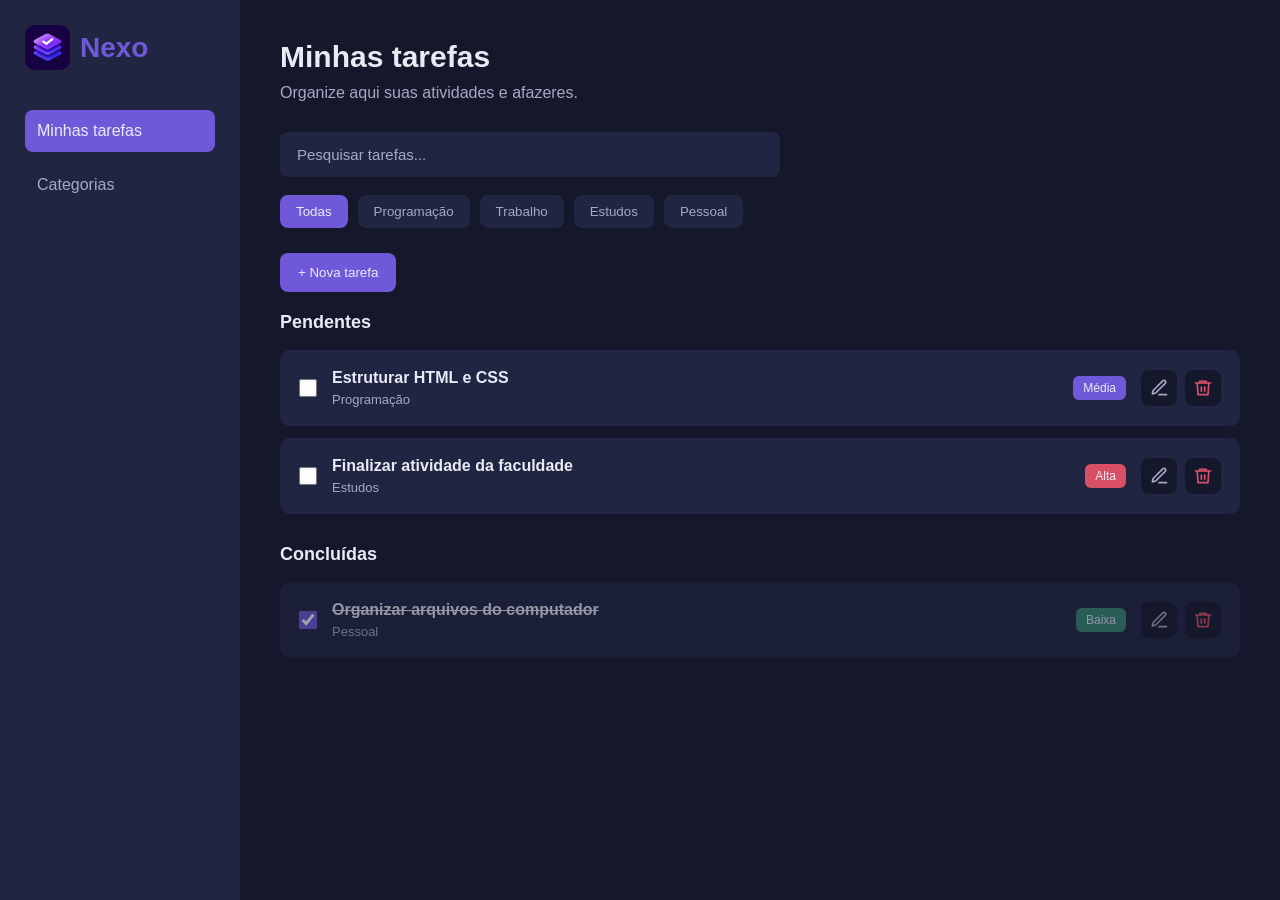
==== index.html @ 5aa82b64 "Adiciona versão inicial do Nexo" ====
<!doctype html>
<html lang="pt-BR">
  <head>
    <meta charset="UTF-8" />
    <meta name="viewport" content="width=device-width, initial-scale=1.0" />
    <title>Nexo</title>
    <link rel="stylesheet" href="style.css" />
    <link rel="icon" type="image/png" href="nexo-icone.png" />
    <script src="script.js" defer></script>
  </head>

  <body>
    <aside>
      <h1>
        <img src="nexo-icone.png" alt="" />
        Nexo
      </h1>

      <nav>
        <ul>
          <li><a href="#" class="ativo">Minhas tarefas</a></li>
          <li><a href="#">Categorias</a></li>
        </ul>
      </nav>
    </aside>

    <main>
      <section>
        <h2>Minhas tarefas</h2>
        <p>Organize aqui suas atividades e afazeres.</p>

        <div class="controles-tarefas">
          <input
            type="search"
            id="pesquisa-tarefas"
            placeholder="Pesquisar tarefas..."
            aria-label="Pesquisar tarefas"
          />

          <nav class="filtros-categorias" id="botoes-filtros">
            <button type="button" class="ativo">Todas</button>
            <button type="button">Programação</button>
            <button type="button">Trabalho</button>
            <button type="button">Estudos</button>
            <button type="button">Pessoal</button>
          </nav>
        </div>

        <button type="button" id="abrir-formulario">+ Nova tarefa</button>

        <form id="formulario-tarefa" hidden>
          <h3 id="titulo-formulario">Adicionar tarefa</h3>

          <label for="titulo-tarefa">Nome da tarefa</label>
          <input
            type="text"
            id="titulo-tarefa"
            placeholder="Ex: Estudar JavaScript"
            maxlength="120"
            required
          />

          <label for="categoria-tarefa">Categoria</label>
          <select id="categoria-tarefa">
            <option value="">Sem categoria</option>
            <option value="Programação">Programação</option>
            <option value="Trabalho">Trabalho</option>
            <option value="Estudos">Estudos</option>
            <option value="Pessoal">Pessoal</option>
          </select>

          <label for="prioridade-tarefa">Prioridade</label>
          <select id="prioridade-tarefa">
            <option value="baixa">Baixa</option>
            <option value="media" selected>Média</option>
            <option value="alta">Alta</option>
          </select>

          <button type="submit" id="botao-enviar-tarefa">
            Adicionar tarefa
          </button>
          <button type="button" id="cancelar-formulario">Cancelar</button>
        </form>

        <div class="lista-tarefas">
          <p id="mensagem-lista" hidden aria-live="polite"></p>
          <div class="grupo-tarefas" id="tarefas-pendentes">
            <h3>Pendentes</h3>
          </div>

          <div class="grupo-tarefas" id="tarefas-concluidas">
            <h3>Concluídas</h3>
          </div>
        </div>
      </section>
    </main>
  </body>
</html>
---- style.css ----
:root {
  --background: #15182b;
  --superficie: #202642;
  --primaria: #7059d9;
  --secondaria: #4389e8;
  --texto: #e8eaf4;
  --texto2: #a5a9c4;
}

* {
  margin: 0;
  padding: 0;
  box-sizing: border-box;
}

body {
  background-color: var(--background);
  color: var(--texto);
  font-family: Arial, sans-serif;
  display: flex;
  min-height: 100vh;
}

aside {
  width: 240px;
  min-height: 100vh;
  background-color: var(--superficie);
  padding: 25px;
}

main {
  flex: 1;
  min-width: 0;
  padding: clamp(20px, 4vw, 40px);
}

aside h1 {
  display: flex;
  align-items: center;
  gap: 10px;
  font-size: 28px;
  color: var(--primaria);
  margin-bottom: 40px;
}

aside h1 img {
  width: 45px;
  height: 45px;
  object-fit: contain;
  border-radius: 10px;
}

aside nav ul {
  list-style: none;
}

aside nav li {
  margin-bottom: 12px;
}

aside nav a {
  display: block;
  text-decoration: none;
  color: var(--texto2);
  padding: 12px;
  border-radius: 8px;
  transition: 0.2s;
}

aside nav a:hover {
  background-color: var(--background);
  color: var(--texto);
}

aside nav a.ativo {
  background-color: var(--primaria);
  color: var(--texto);
}

main section h2 {
  font-size: 30px;
  margin-bottom: 10px;
}

main section > p {
  color: var(--texto2);
  margin-bottom: 30px;
}

.controles-tarefas {
  margin-bottom: 25px;
}

.controles-tarefas input {
  width: 100%;
  max-width: 500px;
  padding: 13px 16px;
  background-color: var(--superficie);
  border: 1px solid transparent;
  border-radius: 8px;
  color: var(--texto);
  font-size: 15px;
  outline: none;
}

.controles-tarefas input::placeholder {
  color: var(--texto2);
}

.controles-tarefas input:focus {
  border-color: var(--primaria);
}

.filtros-categorias {
  display: flex;
  flex-wrap: wrap;
  gap: 10px;
  margin-top: 18px;
}

.filtros-categorias button {
  background-color: var(--superficie);
  color: var(--texto2);
  border: none;
  padding: 9px 16px;
  border-radius: 8px;
  cursor: pointer;
  transition: 0.2s;
}

.filtros-categorias button:hover {
  background-color: var(--primaria);
  color: var(--texto);
}

.filtros-categorias button.ativo {
  background-color: var(--primaria);
  color: var(--texto);
}

.lista-tarefas {
  display: flex;
  flex-direction: column;
  gap: 30px;
}

.grupo-tarefas {
  display: flex;
  flex-direction: column;
  gap: 12px;
}

.grupo-tarefas > h3 {
  font-size: 18px;
  margin-bottom: 5px;
}

.item-tarefa {
  display: flex;
  align-items: center;
  gap: 15px;
  background-color: var(--superficie);
  padding: 18px;
  border-radius: 10px;
  border: 1px solid transparent;
  transition: 0.2s;
  cursor: pointer;
}

.item-tarefa:hover {
  border-color: var(--primaria);
}

.info-tarefa {
  flex: 1;
  min-width: 0;
  overflow-wrap: anywhere;
}

.info-tarefa h3 {
  font-size: 16px;
  margin-bottom: 5px;
}

.info-tarefa p {
  color: var(--texto2);
  font-size: 13px;
}

.prioridade-tarefa {
  background-color: var(--primaria);
  color: var(--texto);
  padding: 5px 10px;
  border-radius: 6px;
  font-size: 12px;
}

.item-tarefa input[type="checkbox"] {
  width: 18px;
  height: 18px;
  accent-color: var(--primaria);
  cursor: pointer;
}

.prioridade-alta {
  background-color: #d94f64;
}

.prioridade-media {
  background-color: var(--primaria);
}

.prioridade-baixa {
  background-color: #368c76;
}

.item-tarefa:has(input:checked) {
  opacity: 0.6;
}

.item-tarefa:has(input:checked) .info-tarefa h3 {
  text-decoration: line-through;
}

#formulario-tarefa {
  display: flex;
  flex-direction: column;
  gap: 10px;
  max-width: 500px;
  padding: 20px;
  margin-bottom: 30px;
  background-color: var(--superficie);
  border-radius: 10px;
}

#formulario-tarefa h3 {
  font-size: 18px;
  margin-bottom: 5px;
}

#formulario-tarefa label {
  font-size: 14px;
  color: var(--texto2);
}

#formulario-tarefa input,
#formulario-tarefa select {
  width: 100%;
  padding: 12px;
  background-color: var(--background);
  color: var(--texto);
  border: 1px solid transparent;
  border-radius: 8px;
  font-size: 14px;
}

#formulario-tarefa input:focus,
#formulario-tarefa select:focus {
  outline: none;
  border-color: var(--primaria);
}

#formulario-tarefa button {
  padding: 12px;
  margin-top: 8px;
  background-color: var(--primaria);
  color: var(--texto);
  border: none;
  border-radius: 8px;
  font-size: 14px;
  cursor: pointer;
  transition: 0.2s;
}

#formulario-tarefa button:hover {
  background-color: var(--secondaria);
}

#abrir-formulario {
  padding: 12px 18px;
  margin-bottom: 20px;
  background-color: var(--primaria);
  color: var(--texto);
  border: none;
  border-radius: 8px;
  cursor: pointer;
  transition: 0.2s;
}

#abrir-formulario:hover {
  background-color: var(--secondaria);
}

#formulario-tarefa[hidden] {
  display: none;
}

@media (max-width: 768px) {
  body {
    flex-direction: column;
  }

  aside {
    width: 100%;
    min-height: auto;
    padding: 20px;
  }

  aside h1 {
    margin-bottom: 20px;
  }

  aside nav ul {
    display: flex;
    gap: 10px;
  }

  aside nav li {
    margin-bottom: 0;
  }

  main {
    padding: 25px;
  }
}

.acoes-tarefa {
  display: flex;
  align-items: center;
  gap: 8px;
}

.botao-acao {
  display: flex;
  align-items: center;
  justify-content: center;
  width: 36px;
  height: 36px;
  border: none;
  border-radius: 8px;
  background-color: var(--background);
  cursor: pointer;
  transition: 0.2s;
}

.botao-editar {
  color: var(--texto2);
}

.botao-editar:hover {
  background-color: var(--primaria);
  color: white;
}

.botao-excluir {
  color: #d94f64;
}

.botao-excluir:hover {
  background-color: #d94f64;
  color: white;
}

@media (max-width: 400px) {
  .item-tarefa {
    flex-wrap: wrap;
    gap: 10px;
    padding: 14px;
  }

  .item-tarefa input[type="checkbox"] {
    flex-shrink: 0;
  }

  .info-tarefa {
    flex: 1 1 120px;
    min-width: 0;
  }

  .prioridade-tarefa {
    flex-shrink: 0;
  }

  .acoes-tarefa {
    flex: 1 1 100%;
    justify-content: flex-end;
  }
}

#mensagem-lista {
  color: var(--texto2);
  text-align: left;
  padding: 25px 10px;
}
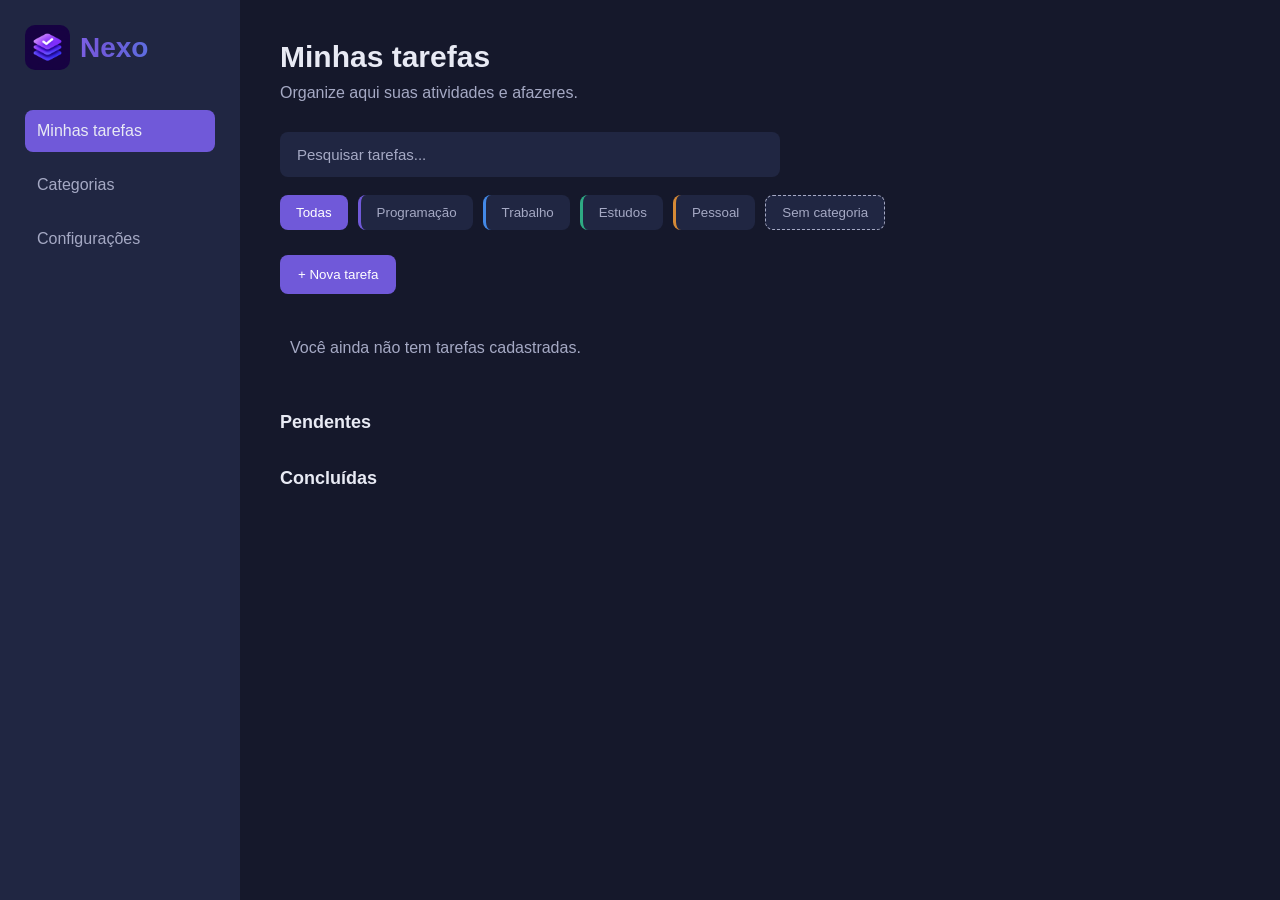
==== commit 10a2984e: "Atualiza projeto para a versão 2.0" ====
--- a/index.html
+++ b/index.html
@@ -4,22 +4,30 @@
     <meta charset="UTF-8" />
     <meta name="viewport" content="width=device-width, initial-scale=1.0" />
     <title>Nexo</title>
-    <link rel="stylesheet" href="style.css" />
-    <link rel="icon" type="image/png" href="nexo-icone.png" />
-    <script src="script.js" defer></script>
+    <link rel="stylesheet" href="css/style.css" />
+    <link rel="icon" type="image/png" href="img/nexo-icone.png" />
+    <script type="module" src="js/configuracoes.js"></script>
+    <script type="module" src="js/main.js"></script>
   </head>
 
   <body>
     <aside>
       <h1>
-        <img src="nexo-icone.png" alt="" />
+        <img src="img/nexo-icone.png" alt="" />
         Nexo
       </h1>
 
       <nav>
         <ul>
-          <li><a href="#" class="ativo">Minhas tarefas</a></li>
-          <li><a href="#">Categorias</a></li>
+          <li>
+            <a href="index.html" class="ativo">Minhas tarefas</a>
+          </li>
+          <li>
+            <a href="categorias.html">Categorias</a>
+          </li>
+          <li>
+            <a href="configuracoes.html">Configurações</a>
+          </li>
         </ul>
       </nav>
     </aside>
@@ -37,13 +45,7 @@
             aria-label="Pesquisar tarefas"
           />
 
-          <nav class="filtros-categorias" id="botoes-filtros">
-            <button type="button" class="ativo">Todas</button>
-            <button type="button">Programação</button>
-            <button type="button">Trabalho</button>
-            <button type="button">Estudos</button>
-            <button type="button">Pessoal</button>
-          </nav>
+          <nav class="filtros-categorias" id="botoes-filtros"></nav>
         </div>
 
         <button type="button" id="abrir-formulario">+ Nova tarefa</button>
@@ -63,10 +65,6 @@
           <label for="categoria-tarefa">Categoria</label>
           <select id="categoria-tarefa">
             <option value="">Sem categoria</option>
-            <option value="Programação">Programação</option>
-            <option value="Trabalho">Trabalho</option>
-            <option value="Estudos">Estudos</option>
-            <option value="Pessoal">Pessoal</option>
           </select>
 
           <label for="prioridade-tarefa">Prioridade</label>
--- a/css/style.css
+++ b/css/style.css
@@ -0,0 +1,729 @@
+:root {
+  --background: #15182b;
+  --superficie: #202642;
+  --primaria: #7059d9;
+  --secondaria: #4389e8;
+  --texto: #e8eaf4;
+  --texto2: #a5a9c4;
+  --borda: #343b59;
+}
+
+[data-tema="claro"] {
+  --background: #f1f3f9;
+  --superficie: #ffffff;
+  --primaria: #7059d9;
+  --secondaria: #2867b2;
+  --texto: #202642;
+  --texto2: #626a82;
+  --borda: #dce1ed;
+}
+
+* {
+  margin: 0;
+  padding: 0;
+  box-sizing: border-box;
+}
+
+body {
+  background-color: var(--background);
+  color: var(--texto);
+  font-family: Arial, sans-serif;
+  display: flex;
+  min-height: 100vh;
+}
+
+aside {
+  width: 240px;
+  min-height: 100vh;
+  background-color: var(--superficie);
+  padding: 25px;
+}
+
+main {
+  flex: 1;
+  min-width: 0;
+  padding: clamp(20px, 4vw, 40px);
+}
+
+aside h1 {
+  display: flex;
+  align-items: center;
+  gap: 10px;
+  font-size: 28px;
+  font-weight: 800;
+  background: linear-gradient(100deg, #9b75ff 0%, #7059d9 40%, #4389e8 100%);
+  background-clip: text;
+  -webkit-background-clip: text;
+  color: transparent;
+  margin-bottom: 40px;
+}
+
+aside h1 img {
+  width: 45px;
+  height: 45px;
+  object-fit: contain;
+  border-radius: 10px;
+}
+
+aside nav ul {
+  list-style: none;
+}
+
+aside nav li {
+  margin-bottom: 12px;
+}
+
+aside nav a {
+  display: block;
+  text-decoration: none;
+  color: var(--texto2);
+  padding: 12px;
+  border-radius: 8px;
+  transition: 0.2s;
+}
+
+aside nav a:hover {
+  background-color: var(--background);
+  color: var(--texto);
+}
+
+aside nav a.ativo {
+  background-color: var(--primaria);
+  color: var(--texto);
+}
+
+main section h2 {
+  font-size: 30px;
+  margin-bottom: 10px;
+}
+
+main section > p {
+  color: var(--texto2);
+  margin-bottom: 30px;
+}
+
+.controles-tarefas {
+  margin-bottom: 25px;
+}
+
+.controles-tarefas input {
+  width: 100%;
+  max-width: 500px;
+  padding: 13px 16px;
+  background-color: var(--superficie);
+  border: 1px solid transparent;
+  border-radius: 8px;
+  color: var(--texto);
+  font-size: 15px;
+  outline: none;
+}
+
+.controles-tarefas input::placeholder {
+  color: var(--texto2);
+}
+
+.controles-tarefas input:focus {
+  border-color: var(--primaria);
+}
+
+.filtros-categorias {
+  display: flex;
+  flex-wrap: wrap;
+  gap: 10px;
+  margin-top: 18px;
+}
+
+.filtros-categorias button {
+  background-color: var(--superficie);
+  color: var(--texto2);
+  border: none;
+  padding: 9px 16px;
+  border-radius: 8px;
+  cursor: pointer;
+  transition: 0.2s;
+}
+
+.filtros-categorias button:hover {
+  background-color: var(--primaria);
+  color: white;
+}
+
+.filtros-categorias button.ativo {
+  background-color: var(--primaria);
+  color: white;
+}
+
+.lista-tarefas {
+  display: flex;
+  flex-direction: column;
+  gap: 30px;
+}
+
+.grupo-tarefas {
+  display: flex;
+  flex-direction: column;
+  gap: 12px;
+}
+
+.grupo-tarefas > h3 {
+  font-size: 18px;
+  margin-bottom: 5px;
+}
+
+.subgrupo-tarefas {
+  display: flex;
+  flex-direction: column;
+  gap: 12px;
+}
+
+.subgrupo-tarefas > h4 {
+  padding: 9px 12px;
+  border-left: 4px solid var(--cor-categoria, var(--borda));
+  border-radius: 4px;
+  background-color: color-mix(
+    in srgb,
+    var(--cor-categoria, var(--borda)) 12%,
+    transparent
+  );
+  color: var(--cor-categoria, var(--texto));
+  font-size: 14px;
+  font-weight: 600;
+}
+
+.item-tarefa {
+  display: flex;
+  align-items: center;
+  gap: 15px;
+  background-color: var(--superficie);
+  padding: 18px;
+  border-radius: 10px;
+  border: 1px solid transparent;
+  transition: 0.2s;
+  cursor: pointer;
+}
+
+.item-tarefa:hover {
+  border-color: var(--primaria);
+}
+
+.info-tarefa {
+  flex: 1;
+  min-width: 0;
+  overflow-wrap: anywhere;
+}
+
+.info-tarefa h3 {
+  font-size: 16px;
+  margin-bottom: 5px;
+}
+
+.etiqueta-categoria {
+  display: inline-block;
+  width: fit-content;
+  margin-top: 5px;
+  padding: 4px 9px;
+  border-radius: 5px;
+  background-color: color-mix(in srgb, var(--cor-categoria) 18%, transparent);
+  color: var(--cor-categoria);
+  font-size: 12px;
+  font-weight: 600;
+}
+
+.prioridade-tarefa {
+  background-color: var(--primaria);
+  color: white;
+  padding: 5px 10px;
+  border-radius: 6px;
+  font-size: 12px;
+}
+
+.item-tarefa input[type="checkbox"] {
+  width: 18px;
+  height: 18px;
+  accent-color: var(--primaria);
+  cursor: pointer;
+}
+
+.prioridade-alta {
+  background-color: #b8324b;
+}
+
+.prioridade-media {
+  background-color: #7059d9;
+}
+
+.prioridade-baixa {
+  background-color: #24745f;
+}
+
+.item-tarefa:has(input:checked) {
+  opacity: 0.6;
+}
+
+.item-tarefa:has(input:checked) .info-tarefa h3 {
+  text-decoration: line-through;
+}
+
+#formulario-tarefa {
+  display: flex;
+  flex-direction: column;
+  gap: 10px;
+  max-width: 500px;
+  padding: 20px;
+  margin-bottom: 30px;
+  background-color: var(--superficie);
+  border-radius: 10px;
+}
+
+#formulario-tarefa h3 {
+  font-size: 18px;
+  margin-bottom: 5px;
+}
+
+#formulario-tarefa label {
+  font-size: 14px;
+  color: var(--texto2);
+}
+
+#formulario-tarefa input,
+#formulario-tarefa select {
+  width: 100%;
+  padding: 12px;
+  background-color: var(--background);
+  color: var(--texto);
+  border: 1px solid transparent;
+  border-radius: 8px;
+  font-size: 14px;
+}
+
+#formulario-tarefa input:focus,
+#formulario-tarefa select:focus {
+  outline: none;
+  border-color: var(--primaria);
+}
+
+#formulario-tarefa button {
+  padding: 12px;
+  margin-top: 8px;
+  background-color: var(--primaria);
+  color: white;
+  border: none;
+  border-radius: 8px;
+  font-size: 14px;
+  cursor: pointer;
+  transition: 0.2s;
+}
+
+#formulario-tarefa button:hover {
+  background-color: var(--secondaria);
+}
+
+#abrir-formulario {
+  padding: 12px 18px;
+  margin-bottom: 20px;
+  background-color: var(--primaria);
+  color: white;
+  border: none;
+  border-radius: 8px;
+  cursor: pointer;
+  transition: 0.2s;
+}
+
+#abrir-formulario:hover {
+  background-color: var(--secondaria);
+}
+
+#formulario-tarefa[hidden] {
+  display: none;
+}
+
+@media (max-width: 768px) {
+  body {
+    flex-direction: column;
+  }
+
+  aside {
+    width: 100%;
+    min-height: auto;
+    padding: 20px;
+  }
+
+  aside h1 {
+    margin-bottom: 20px;
+  }
+
+  aside nav ul {
+    display: flex;
+    flex-wrap: wrap;
+    gap: 10px;
+  }
+
+  aside nav li {
+    margin-bottom: 0;
+  }
+
+  main {
+    padding: 25px;
+  }
+}
+
+.acoes-tarefa {
+  display: flex;
+  align-items: center;
+  gap: 8px;
+}
+
+.botao-acao {
+  display: flex;
+  align-items: center;
+  justify-content: center;
+  width: 36px;
+  height: 36px;
+  border: none;
+  border-radius: 8px;
+  background-color: var(--background);
+  cursor: pointer;
+  transition: 0.2s;
+}
+
+.botao-editar {
+  color: var(--texto2);
+}
+
+.botao-editar:hover {
+  background-color: var(--primaria);
+  color: white;
+}
+
+.botao-excluir {
+  color: #d94f64;
+}
+
+.botao-excluir:hover {
+  background-color: #d94f64;
+  color: white;
+}
+
+@media (max-width: 400px) {
+  .item-tarefa {
+    flex-wrap: wrap;
+    gap: 10px;
+    padding: 14px;
+  }
+
+  .item-tarefa input[type="checkbox"] {
+    flex-shrink: 0;
+  }
+
+  .info-tarefa {
+    flex: 1 1 120px;
+    min-width: 0;
+  }
+
+  .prioridade-tarefa {
+    flex-shrink: 0;
+  }
+
+  .acoes-tarefa {
+    flex: 1 1 100%;
+    justify-content: flex-end;
+  }
+}
+
+#mensagem-lista {
+  color: var(--texto2);
+  text-align: left;
+  padding: 25px 10px;
+}
+
+/* Página de categorias */
+
+.cabecalho-categorias {
+  display: flex;
+  align-items: center;
+  justify-content: space-between;
+  gap: 20px;
+  margin-bottom: 25px;
+}
+
+.cabecalho-categorias h3 {
+  font-size: 20px;
+  margin-bottom: 6px;
+}
+
+.cabecalho-categorias p {
+  color: var(--texto2);
+  font-size: 14px;
+}
+
+#abrir-formulario-categoria {
+  padding: 12px 18px;
+  background-color: var(--primaria);
+  color: white;
+  border: none;
+  border-radius: 8px;
+  cursor: pointer;
+  transition: 0.2s;
+  white-space: nowrap;
+}
+
+#abrir-formulario-categoria:hover {
+  background-color: var(--secondaria);
+}
+
+.lista-categorias {
+  display: grid;
+  grid-template-columns: repeat(auto-fit, minmax(min(100%, 260px), 1fr));
+  gap: 15px;
+}
+
+.card-categoria {
+  display: flex;
+  align-items: center;
+  justify-content: space-between;
+  gap: 15px;
+  padding: 18px;
+  background-color: var(--superficie);
+  border: 1px solid transparent;
+  border-radius: 10px;
+  transition: 0.2s;
+}
+
+.card-categoria:hover {
+  border-color: var(--primaria);
+}
+
+.informacoes-categoria {
+  display: flex;
+  align-items: center;
+  gap: 13px;
+  min-width: 0;
+}
+
+.informacoes-categoria h3 {
+  font-size: 16px;
+  margin-bottom: 5px;
+  overflow-wrap: anywhere;
+}
+
+.informacoes-categoria p {
+  color: var(--texto2);
+  font-size: 13px;
+}
+
+.cor-categoria {
+  width: 13px;
+  height: 13px;
+  flex-shrink: 0;
+  border-radius: 50%;
+}
+
+.cor-programacao {
+  background-color: #818cf8;
+}
+
+.cor-trabalho {
+  background-color: #f59e0b;
+}
+
+.cor-estudos {
+  background-color: #38bdf8;
+}
+
+.cor-pessoal {
+  background-color: #34d399;
+}
+
+.acoes-categoria {
+  display: flex;
+  align-items: center;
+  gap: 8px;
+}
+
+@media (max-width: 500px) {
+  .cabecalho-categorias {
+    align-items: flex-start;
+    flex-direction: column;
+  }
+
+  #abrir-formulario-categoria {
+    width: 100%;
+  }
+}
+
+.filtros-categorias button.filtro-categoria {
+  border-left: 3px solid var(--cor-categoria);
+}
+
+#formulario-categoria {
+  display: flex;
+  flex-direction: column;
+  gap: 10px;
+  max-width: 500px;
+  padding: 20px;
+  margin-bottom: 25px;
+  background-color: var(--superficie);
+  border-radius: 10px;
+}
+
+#formulario-categoria[hidden] {
+  display: none;
+}
+
+#formulario-categoria h3 {
+  font-size: 18px;
+  margin-bottom: 5px;
+}
+
+#formulario-categoria label {
+  font-size: 14px;
+  color: var(--texto2);
+}
+
+#formulario-categoria input[type="text"] {
+  width: 100%;
+  padding: 12px;
+  background-color: var(--background);
+  color: var(--texto);
+  border: 1px solid transparent;
+  border-radius: 8px;
+  font-size: 14px;
+}
+
+#formulario-categoria input:focus {
+  outline: none;
+  border-color: var(--primaria);
+}
+
+#formulario-categoria input[type="color"] {
+  width: 55px;
+  height: 40px;
+  padding: 3px;
+  background-color: var(--background);
+  border: none;
+  border-radius: 6px;
+  cursor: pointer;
+}
+
+.botoes-formulario-categoria {
+  display: flex;
+  gap: 10px;
+  margin-top: 10px;
+}
+
+.botoes-formulario-categoria button {
+  flex: 1;
+  padding: 12px;
+  background-color: var(--primaria);
+  color: white;
+  border: none;
+  border-radius: 8px;
+  cursor: pointer;
+  transition: 0.2s;
+}
+
+.botoes-formulario-categoria button:hover {
+  background-color: var(--secondaria);
+}
+
+@media (max-width: 400px) {
+  .botoes-formulario-categoria {
+    flex-direction: column;
+  }
+}
+
+#cancelar-categoria {
+  background-color: var(--background);
+  color: var(--texto2);
+}
+
+#cancelar-categoria:hover {
+  background-color: var(--borda);
+  color: var(--texto);
+}
+
+.filtros-categorias button.filtro-sem-categoria {
+  border: 1px dashed var(--texto2);
+}
+
+.filtros-categorias button.filtro-sem-categoria.ativo {
+  border-color: var(--primaria);
+}
+
+.pagina-configuracoes {
+  max-width: 900px;
+}
+
+.secao-configuracoes {
+  background-color: var(--superficie);
+  padding: 22px;
+  border-radius: 10px;
+  margin-bottom: 20px;
+}
+
+.secao-configuracoes > h3 {
+  font-size: 19px;
+  margin-bottom: 6px;
+}
+
+.secao-configuracoes > p {
+  color: var(--texto2);
+  font-size: 14px;
+  margin-bottom: 20px;
+}
+
+.opcao-configuracao {
+  display: flex;
+  align-items: center;
+  justify-content: space-between;
+  gap: 20px;
+  padding: 16px 0;
+  border-top: 1px solid var(--borda);
+}
+
+.opcao-configuracao h4,
+.opcao-configuracao label {
+  display: block;
+  font-size: 15px;
+  margin-bottom: 5px;
+}
+
+.opcao-configuracao p {
+  color: var(--texto2);
+  font-size: 13px;
+}
+
+.opcao-configuracao select {
+  min-width: 170px;
+  padding: 10px;
+  background-color: var(--background);
+  color: var(--texto);
+  border: 1px solid transparent;
+  border-radius: 8px;
+}
+
+.opcao-configuracao button {
+  padding: 10px 16px;
+  background-color: var(--primaria);
+  color: var(--texto);
+  border: none;
+  border-radius: 8px;
+  cursor: pointer;
+}
+
+#limpar-dados {
+  background-color: #b8324b;
+  color: white;
+}
+
+@media (max-width: 500px) {
+  .opcao-configuracao {
+    align-items: flex-start;
+    flex-direction: column;
+  }
+
+  .opcao-configuracao select,
+  .opcao-configuracao button {
+    width: 100%;
+  }
+}
